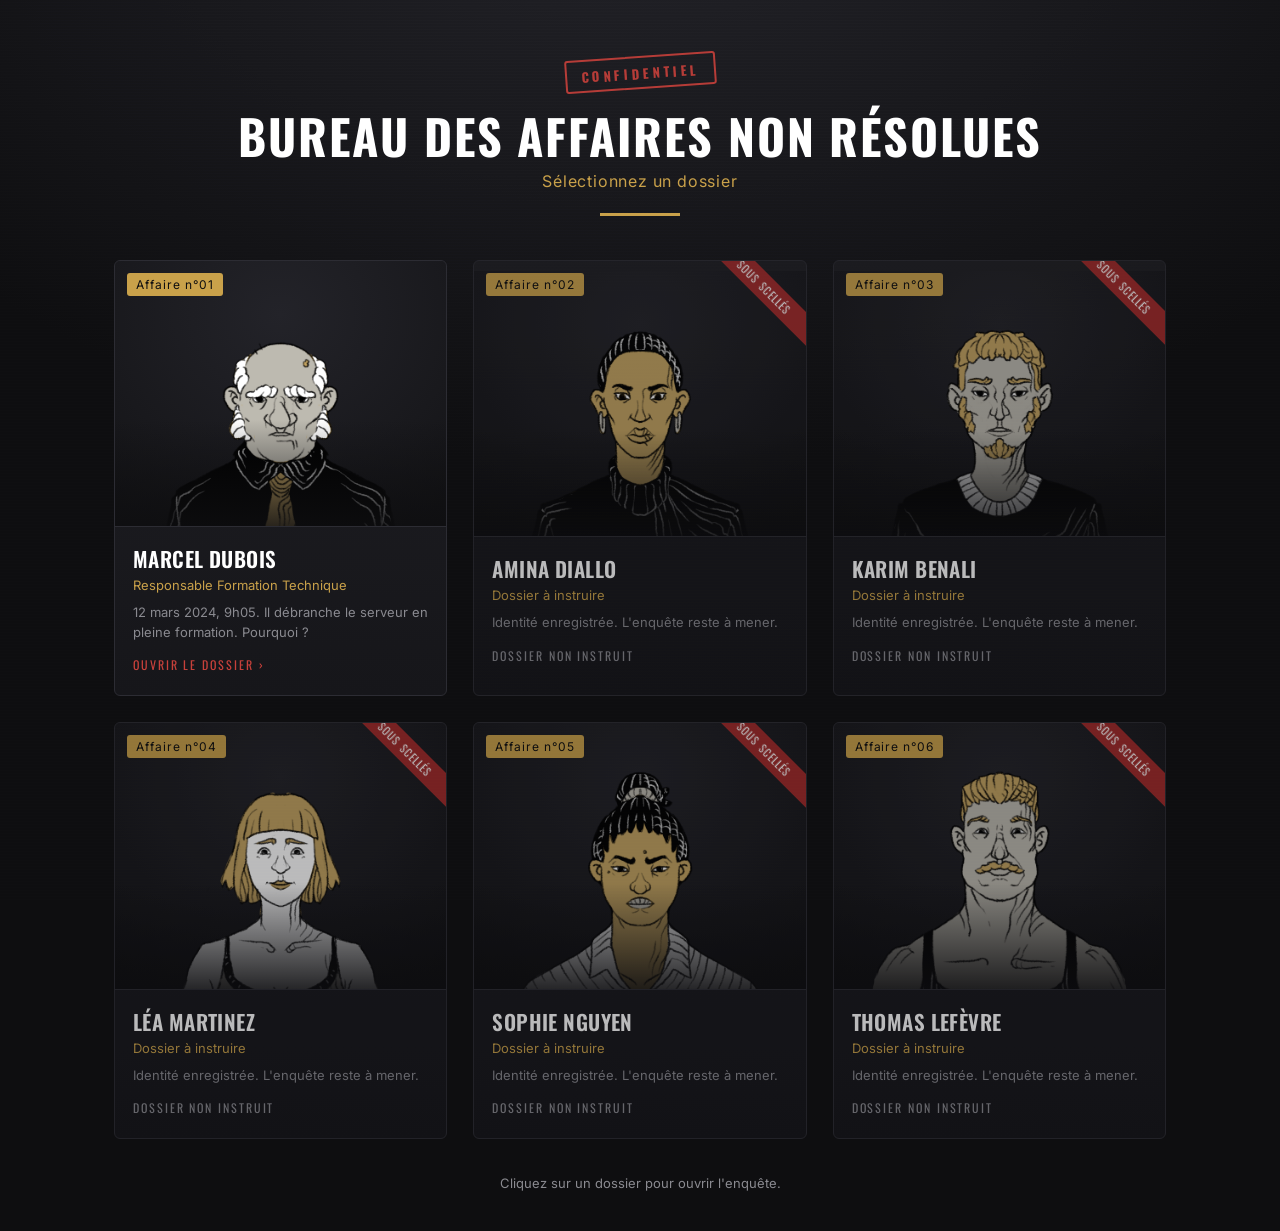
==== missionpersona/index.html @ 4fc18e00 "Ajoute le jeu Mission Persona (affaire Marcel) sous /missionpersona Jeu d'histoire audio "Bureau des" ====
<!DOCTYPE html>
<html lang="fr">
<head>
  <meta charset="UTF-8" />
  <meta name="viewport" content="width=device-width, initial-scale=1.0" />
  <base href="/missionpersona/" />
  <title>Bureau des Affaires Non Résolues</title>
  <link rel="preconnect" href="https://fonts.googleapis.com" />
  <link rel="preconnect" href="https://fonts.gstatic.com" crossorigin />
  <link href="https://fonts.googleapis.com/css2?family=Oswald:wght@400;500;600;700&family=Inter:wght@400;500;600;700&display=swap" rel="stylesheet" />
  <link rel="stylesheet" href="style.css" />
</head>
<body>

  <!-- ÉCRAN D'ACCUEIL : tableau des dossiers -->
  <section id="ecran-accueil" class="ecran active">
    <div class="accueil-wrap">
      <header class="accueil-entete">
        <span class="tampon">Confidentiel</span>
        <h1 id="titre-bureau"></h1>
        <p id="soustitre-bureau" class="bureau-soustitre"></p>
        <div class="filet"></div>
      </header>
      <div id="grille-dossiers" class="grille-dossiers"></div>
      <p class="accueil-pied">Cliquez sur un dossier pour ouvrir l'enquête.</p>
    </div>
  </section>

  <!-- ÉCRAN DE BRIEFING (présentation du dossier) -->
  <section id="ecran-briefing" class="ecran">
    <div class="lecture-wrap">
      <button id="btn-briefing-retour" class="btn-retour">‹ Retour aux dossiers</button>

      <div class="carte-enquete">
        <div class="brief-tete">
          <div class="brief-photo">
            <img id="brief-portrait" alt=""
                 onerror="this.onerror=null;this.src='portraits/inconnu.svg'">
          </div>
          <div>
            <span id="brief-affaire" class="badge-affaire"></span>
            <h2 id="brief-nom"></h2>
            <p id="brief-role" class="role-enquete"></p>
          </div>
        </div>

        <div class="brief-securite"><span class="point-rouge"></span><span id="brief-securite"></span></div>

        <div id="brief-identite" class="brief-identite"></div>

        <div class="brief-bloc">
          <span class="brief-bloc-titre">Incident référencé</span>
          <div id="brief-incident" class="brief-incident"></div>
        </div>

        <div class="brief-bloc">
          <span class="brief-bloc-titre">Votre mission</span>
          <p id="brief-mission" class="brief-mission"></p>
        </div>

        <button id="btn-commencer-enquete" class="btn btn-principal">Commencer l'enquête ›</button>
      </div>
    </div>
  </section>

  <!-- ÉCRAN D'ENQUÊTE (3 phases) -->
  <section id="ecran-lecture" class="ecran">
    <div class="lecture-wrap">
      <button id="btn-retour" class="btn-retour">‹ Retour aux dossiers</button>

      <div class="carte-enquete">

        <!-- En-tête commun -->
        <div class="enquete-entete">
          <img id="avatar-enquete" class="avatar-enquete" alt=""
               onerror="this.onerror=null;this.src='portraits/inconnu.svg'">
          <span id="badge-affaire" class="badge-affaire"></span>
          <div>
            <h2 id="nom-enquete"></h2>
            <p id="role-enquete" class="role-enquete"></p>
          </div>
        </div>

        <div class="ligne-meta">
          <span id="rubrique-chip" class="rubrique-chip"></span>
          <span id="jauge" class="jauge"></span>
        </div>

        <div class="progression">
          <span id="etape-courante"></span>
          <div class="barre"><div id="barre-remplie" class="barre-remplie"></div></div>
        </div>

        <!-- PHASE 1 : SCÈNE + AUDIO -->
        <div id="phase-scene" class="phase">
          <div class="slate">
            <span id="scene-lieu" class="scene-lieu"></span>
            <span id="scene-duree" class="scene-duree"></span>
          </div>

          <div class="lecteur">
            <button id="btn-play" class="btn-play" aria-label="Lecture / Pause">
              <span id="icone-play">▶</span>
            </button>
            <div class="lecteur-infos">
              <div class="temps">
                <span id="temps-actuel">0:00</span>
                <span id="temps-total">0:00</span>
              </div>
              <div class="barre-audio" id="barre-audio">
                <div id="barre-audio-remplie" class="barre-audio-remplie"></div>
              </div>
            </div>
          </div>
          <audio id="audio" preload="auto"></audio>

          <p class="scene-aide">Écoutez l'extrait ensemble, puis passez à la question.</p>

          <button id="btn-vers-question" class="btn btn-principal">Passer à la question ›</button>
        </div>

        <!-- PHASE 2 : QUESTION + CONSIGNE -->
        <div id="phase-question" class="phase">
          <p class="etiquette-question">Question pour vos apprenants</p>
          <p id="texte-question" class="texte-question"></p>
          <div id="bloc-consigne" class="consigne">
            <span class="consigne-titre">💡 Consigne</span>
            <p id="texte-consigne"></p>
          </div>
          <p class="discussion-note">Échangez en groupe, notez votre réponse, puis dévoilez l'analyse.</p>
          <button id="btn-reveler" class="btn btn-principal">Révéler l'analyse ›</button>
        </div>

        <!-- PHASE 3 : RÉVÉLATION -->
        <div id="phase-revelation" class="phase">
          <div class="revelation">
            <span class="revelation-tampon">📋 Analyse du dossier</span>
            <h3 id="revelation-titre" class="revelation-titre"></h3>
            <p id="revelation-texte" class="revelation-texte"></p>
            <div class="indice">
              <span class="indice-label">Indice collecté</span>
              <p id="revelation-indice"></p>
            </div>
          </div>
          <button id="btn-q-suivante" class="btn btn-principal">Question suivante ›</button>
        </div>

      </div>
    </div>
  </section>

  <!-- ÉCRAN DE FIN -->
  <section id="ecran-fin" class="ecran">
    <div class="lecture-wrap">
      <div class="carte-enquete centre">
        <span class="tampon tampon-classe">Affaire classée</span>
        <h2>Dossier refermé</h2>
        <p class="bureau-soustitre">Vous avez mené l'enquête jusqu'au bout.</p>
        <button id="btn-recommencer" class="btn btn-secondaire">Retour aux dossiers</button>
      </div>
    </div>
  </section>

  <!-- ÉCRAN "DOSSIER EN PRÉPARATION" -->
  <section id="ecran-prepa" class="ecran">
    <div class="lecture-wrap">
      <div class="carte-enquete centre">
        <span class="tampon">Sous scellés</span>
        <h2 id="prepa-nom"></h2>
        <p class="bureau-soustitre">Ce dossier n'a pas encore été instruit.</p>
        <button id="btn-prepa-retour" class="btn btn-secondaire">Retour aux dossiers</button>
      </div>
    </div>
  </section>

  <script src="histoire.js"></script>
  <script src="app.js"></script>
</body>
</html>
---- missionpersona/style.css ----
:root {
  --noir: #0e0e10;
  --noir-2: #16161a;
  --charbon: #1f1f24;
  --or: #c9a14a;
  --or-clair: #e3c478;
  --rouge: #a02a2a;
  --rouge-vif: #c8413b;
  --gris: #8a8a90;
  --gris-clair: #c7c7cc;
  --papier: #d9d4c8;
  --bordure: #2c2c33;
  --serif: "Inter", -apple-system, BlinkMacSystemFont, "Segoe UI", sans-serif;
  --titre: "Oswald", "Arial Narrow", sans-serif;
}

* { box-sizing: border-box; margin: 0; padding: 0; }

body {
  font-family: var(--titre);
  background:
    radial-gradient(120% 80% at 50% -10%, #232329 0%, var(--noir) 60%),
    var(--noir);
  color: var(--gris-clair);
  min-height: 100vh;
}

/* Fond "grain" + texture subtile */
body::before {
  content: "";
  position: fixed; inset: 0;
  pointer-events: none;
  opacity: 0.05;
  background-image:
    repeating-linear-gradient(0deg, #fff 0 1px, transparent 1px 3px);
  mix-blend-mode: overlay;
}

/* Écrans */
.ecran { display: none; min-height: 100vh; }
.ecran.active { display: flex; flex-direction: column; animation: fondu 0.45s ease; }
@keyframes fondu { from { opacity: 0; } to { opacity: 1; } }

/* ============ ACCUEIL ============ */
.accueil-wrap {
  width: 100%;
  max-width: 1100px;
  margin: 0 auto;
  padding: 56px 24px 40px;
}

.accueil-entete { text-align: center; margin-bottom: 44px; position: relative; }

.tampon {
  display: inline-block;
  font-family: var(--titre);
  font-weight: 700;
  text-transform: uppercase;
  letter-spacing: 0.28em;
  font-size: 13px;
  color: var(--rouge-vif);
  border: 2px solid var(--rouge-vif);
  padding: 5px 14px 4px;
  border-radius: 3px;
  transform: rotate(-4deg);
  opacity: 0.9;
  margin-bottom: 22px;
}

#titre-bureau {
  font-family: var(--titre);
  font-weight: 700;
  text-transform: uppercase;
  letter-spacing: 0.04em;
  font-size: clamp(28px, 5vw, 48px);
  color: #fff;
  line-height: 1.05;
}

.bureau-soustitre {
  font-family: var(--serif);
  color: var(--or);
  font-size: 16px;
  letter-spacing: 0.05em;
  margin-top: 10px;
}

.filet {
  width: 80px; height: 3px;
  background: var(--or);
  margin: 22px auto 0;
}

/* Grille de dossiers */
.grille-dossiers {
  display: grid;
  grid-template-columns: repeat(3, 1fr);
  gap: 26px;
}

.dossier {
  position: relative;
  background: linear-gradient(180deg, var(--charbon), var(--noir-2));
  border: 1px solid var(--bordure);
  border-radius: 6px;
  overflow: hidden;
  cursor: pointer;
  text-align: left;
  font: inherit;
  color: inherit;
  padding: 0;
  transition: transform 0.18s ease, border-color 0.18s ease, box-shadow 0.18s ease;
}
.dossier:hover {
  transform: translateY(-6px);
  border-color: var(--or);
  box-shadow: 0 18px 40px rgba(0,0,0,0.55);
}

/* Trombone / pastille numéro */
.dossier-num {
  position: absolute;
  top: 12px; left: 12px;
  z-index: 2;
  font-family: var(--serif);
  font-size: 12px;
  letter-spacing: 0.08em;
  color: var(--noir);
  background: var(--or);
  padding: 4px 9px;
  border-radius: 3px;
}

.dossier-photo {
  position: relative;
  aspect-ratio: 5 / 4;
  background: radial-gradient(80% 90% at 50% 20%, #232329 0%, #141417 100%);
  overflow: hidden;
}
.dossier-photo img {
  width: 100%; height: 100%;
  object-fit: cover;
  object-position: center top;
  filter: grayscale(0.15) contrast(1.05);
  transition: filter 0.25s ease, transform 0.4s ease;
}
.dossier:hover .dossier-photo img { transform: scale(1.04); }

/* Voile dégradé sur la photo */
.dossier-photo::after {
  content: "";
  position: absolute; inset: 0;
  background: linear-gradient(180deg, transparent 60%, rgba(14,14,16,0.85) 100%);
}

.dossier-infos {
  padding: 16px 18px 20px;
  border-top: 1px solid var(--bordure);
}
.dossier-nom {
  font-family: var(--titre);
  font-weight: 600;
  font-size: 21px;
  color: #fff;
  text-transform: uppercase;
  letter-spacing: 0.02em;
}
.dossier-role {
  font-family: var(--serif);
  color: var(--or);
  font-size: 13px;
  margin: 3px 0 10px;
}
.dossier-accroche {
  font-family: var(--serif);
  font-size: 13px;
  line-height: 1.5;
  color: var(--gris);
}

.dossier-ouvrir {
  display: inline-block;
  margin-top: 14px;
  font-family: var(--titre);
  text-transform: uppercase;
  letter-spacing: 0.16em;
  font-size: 12px;
  color: var(--rouge-vif);
}

/* Dossier non instruit */
.dossier-prepa { opacity: 0.72; }
.dossier-prepa:hover { opacity: 1; }
.dossier-prepa .dossier-ouvrir { color: var(--gris); }
.dossier-scelle {
  position: absolute;
  top: 14px; right: -34px;
  z-index: 3;
  transform: rotate(45deg);
  background: var(--rouge);
  color: #fff;
  font-family: var(--titre);
  text-transform: uppercase;
  letter-spacing: 0.1em;
  font-size: 11px;
  padding: 4px 40px;
}

.accueil-pied {
  text-align: center;
  font-family: var(--serif);
  color: var(--gris);
  font-size: 13px;
  margin-top: 36px;
}

/* ============ LECTURE ============ */
.lecture-wrap {
  width: 100%;
  max-width: 620px;
  margin: 0 auto;
  padding: 40px 24px;
  flex: 1;
  display: flex;
  flex-direction: column;
  justify-content: center;
}

.btn-retour {
  align-self: flex-start;
  background: none;
  border: none;
  color: var(--gris);
  font-family: var(--titre);
  text-transform: uppercase;
  letter-spacing: 0.1em;
  font-size: 13px;
  cursor: pointer;
  margin-bottom: 18px;
  transition: color 0.2s ease;
}
.btn-retour:hover { color: var(--or); }

.carte-enquete {
  background: linear-gradient(180deg, var(--charbon), var(--noir-2));
  border: 1px solid var(--bordure);
  border-radius: 8px;
  padding: 34px;
  box-shadow: 0 18px 50px rgba(0,0,0,0.5);
}
.carte-enquete.centre { text-align: center; }

.enquete-entete {
  display: flex;
  align-items: center;
  gap: 14px;
  padding-bottom: 22px;
  margin-bottom: 22px;
  border-bottom: 1px solid var(--bordure);
}
.avatar-enquete {
  flex-shrink: 0;
  width: 52px; height: 52px;
  border-radius: 50%;
  object-fit: cover;
  object-position: center top;
  border: 2px solid var(--or);
  background: var(--noir);
}

/* ---- Écran de briefing ---- */
.brief-tete {
  display: flex;
  align-items: center;
  gap: 18px;
  padding-bottom: 22px;
  margin-bottom: 20px;
  border-bottom: 1px solid var(--bordure);
}
.brief-photo {
  flex-shrink: 0;
  width: 96px; height: 96px;
  border-radius: 8px;
  overflow: hidden;
  border: 2px solid var(--or);
  background: radial-gradient(80% 90% at 50% 20%, #232329 0%, #141417 100%);
}
.brief-photo img {
  width: 100%; height: 100%;
  object-fit: cover;
  object-position: center top;
}
.brief-tete h2 {
  font-family: var(--titre);
  font-weight: 600;
  text-transform: uppercase;
  font-size: 24px;
  color: #fff;
  line-height: 1.1;
  margin: 6px 0 2px;
}
.brief-securite {
  display: flex;
  align-items: center;
  gap: 9px;
  font-family: var(--titre);
  text-transform: uppercase;
  letter-spacing: 0.12em;
  font-size: 12px;
  color: var(--rouge-vif);
  margin-bottom: 20px;
}
.point-rouge {
  width: 9px; height: 9px;
  border-radius: 50%;
  background: var(--rouge-vif);
  box-shadow: 0 0 8px var(--rouge-vif);
}
.brief-identite {
  background: var(--noir);
  border: 1px solid var(--bordure);
  border-radius: 8px;
  padding: 6px 16px;
  margin-bottom: 22px;
}
.id-ligne {
  display: flex;
  gap: 12px;
  padding: 9px 0;
  border-bottom: 1px solid var(--bordure);
}
.id-ligne:last-child { border-bottom: none; }
.id-cle {
  flex-shrink: 0;
  width: 110px;
  font-family: var(--titre);
  text-transform: uppercase;
  letter-spacing: 0.06em;
  font-size: 12px;
  color: var(--or);
  padding-top: 1px;
}
.id-val {
  font-family: var(--serif);
  font-size: 15px;
  color: var(--gris-clair);
}
.brief-bloc { margin-bottom: 22px; }
.brief-bloc-titre {
  display: block;
  font-family: var(--titre);
  text-transform: uppercase;
  letter-spacing: 0.14em;
  font-size: 12px;
  color: var(--rouge-vif);
  margin-bottom: 12px;
  padding-bottom: 8px;
  border-bottom: 1px dashed var(--bordure);
}
.brief-incident p {
  font-family: var(--serif);
  font-style: italic;
  font-size: 14px;
  line-height: 1.7;
  color: var(--gris-clair);
  margin-bottom: 12px;
}
.brief-incident p:last-child { margin-bottom: 0; }
.brief-mission {
  font-family: var(--serif);
  font-size: 15px;
  line-height: 1.7;
  color: #fff;
}
.badge-affaire {
  flex-shrink: 0;
  font-family: var(--serif);
  font-size: 12px;
  color: var(--noir);
  background: var(--or);
  padding: 6px 10px;
  border-radius: 3px;
  white-space: nowrap;
}
#nom-enquete {
  font-family: var(--titre);
  font-weight: 600;
  text-transform: uppercase;
  font-size: 24px;
  color: #fff;
  line-height: 1.1;
}
.role-enquete { font-family: var(--serif); color: var(--or); font-size: 13px; }

/* Progression */
.progression { margin-bottom: 22px; }
#etape-courante {
  display: block;
  font-family: var(--serif);
  font-size: 12px;
  letter-spacing: 0.08em;
  color: var(--gris);
  margin-bottom: 8px;
}
.barre { height: 4px; background: var(--bordure); border-radius: 99px; overflow: hidden; }
.barre-remplie {
  height: 100%; width: 0%;
  background: var(--or);
  transition: width 0.4s ease;
}

.titre-etape {
  font-family: var(--titre);
  font-weight: 500;
  font-size: 19px;
  color: var(--gris-clair);
  margin-bottom: 20px;
}

/* Lecteur */
.lecteur {
  display: flex; align-items: center; gap: 16px;
  background: var(--noir);
  border: 1px solid var(--bordure);
  border-radius: 8px;
  padding: 16px;
  margin-bottom: 22px;
}
.btn-play {
  flex-shrink: 0;
  width: 52px; height: 52px;
  border-radius: 50%;
  border: none;
  background: var(--rouge);
  color: #fff;
  font-size: 17px;
  cursor: pointer;
  display: flex; align-items: center; justify-content: center;
  transition: transform 0.12s ease, background 0.2s ease;
}
.btn-play:hover { background: var(--rouge-vif); }
.btn-play:active { transform: scale(0.93); }

.lecteur-infos { flex: 1; }
.temps {
  display: flex; justify-content: space-between;
  font-family: var(--serif);
  font-size: 12px; color: var(--gris);
  margin-bottom: 8px;
  font-variant-numeric: tabular-nums;
}
.barre-audio {
  height: 6px; background: var(--bordure);
  border-radius: 99px; cursor: pointer; overflow: hidden;
}
.barre-audio-remplie { height: 100%; width: 0%; background: var(--rouge-vif); }

/* ---- Méta : rubrique + jauge ---- */
.ligne-meta {
  display: flex;
  align-items: center;
  justify-content: space-between;
  gap: 12px;
  flex-wrap: wrap;
  margin-bottom: 18px;
}
.rubrique-chip {
  font-family: var(--titre);
  text-transform: uppercase;
  letter-spacing: 0.08em;
  font-size: 13px;
  color: var(--gris-clair);
  background: var(--noir);
  border: 1px solid var(--bordure);
  padding: 6px 12px;
  border-radius: 99px;
}
.jauge { display: inline-flex; align-items: center; gap: 4px; }
.jauge .seg {
  width: 16px; height: 6px;
  border-radius: 2px;
  background: var(--bordure);
}
.jauge .seg.on { background: var(--or); }
.prio-max {
  margin-left: 8px;
  font-family: var(--titre);
  text-transform: uppercase;
  letter-spacing: 0.1em;
  font-size: 10px;
  color: var(--rouge-vif);
  border: 1px solid var(--rouge-vif);
  padding: 2px 7px;
  border-radius: 3px;
}

/* ---- Phases ---- */
.phase { display: none; animation: fondu 0.35s ease; }
.phase.active { display: block; }

/* Phase scène : ardoise + dialogue */
.slate {
  display: flex;
  justify-content: space-between;
  align-items: baseline;
  gap: 12px;
  flex-wrap: wrap;
  background: var(--noir);
  border-left: 3px solid var(--rouge);
  padding: 10px 14px;
  margin-bottom: 18px;
}
.scene-lieu {
  font-family: var(--titre);
  text-transform: uppercase;
  letter-spacing: 0.14em;
  font-size: 13px;
  color: var(--or);
}
.scene-duree { font-family: var(--serif); font-size: 12px; color: var(--gris); }

.scene-aide {
  font-family: var(--serif);
  font-size: 14px;
  color: var(--gris);
  text-align: center;
  margin: 20px 0 24px;
}

.dialogue { margin: 22px 0 26px; }
.dialogue .didascalie {
  font-family: var(--serif);
  font-style: italic;
  color: var(--gris);
  font-size: 14px;
  line-height: 1.6;
  margin-bottom: 14px;
}
.dialogue .replique {
  font-family: var(--serif);
  color: var(--gris-clair);
  font-size: 15px;
  line-height: 1.65;
  margin-bottom: 14px;
}
.dialogue .qui {
  display: block;
  font-family: var(--titre);
  text-transform: uppercase;
  letter-spacing: 0.08em;
  font-size: 12px;
  color: var(--or-clair);
  margin-bottom: 3px;
}

/* Phase question */
.etiquette-question {
  font-family: var(--titre);
  text-transform: uppercase;
  letter-spacing: 0.16em;
  font-size: 12px;
  color: var(--rouge-vif);
  margin-bottom: 12px;
}
.texte-question {
  font-family: var(--titre);
  font-weight: 500;
  font-size: 23px;
  line-height: 1.35;
  color: #fff;
  margin-bottom: 22px;
}
.consigne {
  background: var(--noir);
  border: 1px solid var(--bordure);
  border-radius: 8px;
  padding: 16px 18px;
  margin-bottom: 20px;
}
.consigne-titre {
  display: block;
  font-family: var(--titre);
  text-transform: uppercase;
  letter-spacing: 0.1em;
  font-size: 12px;
  color: var(--or);
  margin-bottom: 8px;
}
.consigne p {
  font-family: var(--serif);
  font-size: 14px;
  line-height: 1.6;
  color: var(--gris-clair);
}
.discussion-note {
  font-family: var(--serif);
  font-size: 13px;
  color: var(--gris);
  text-align: center;
  margin-bottom: 22px;
}

/* Phase révélation */
.revelation {
  background:
    repeating-linear-gradient(0deg, rgba(255,255,255,0.015) 0 1px, transparent 1px 4px),
    var(--noir);
  border: 1px solid var(--or);
  border-radius: 8px;
  padding: 24px;
  margin-bottom: 22px;
}
.revelation-tampon {
  display: inline-block;
  font-family: var(--titre);
  text-transform: uppercase;
  letter-spacing: 0.14em;
  font-size: 12px;
  color: var(--or);
  margin-bottom: 12px;
}
.revelation-titre {
  font-family: var(--titre);
  font-weight: 600;
  text-transform: uppercase;
  font-size: 18px;
  color: #fff;
  line-height: 1.25;
  margin-bottom: 14px;
}
.revelation-texte {
  font-family: var(--serif);
  font-size: 14px;
  line-height: 1.7;
  color: var(--gris-clair);
}
.indice {
  margin-top: 18px;
  border-top: 1px dashed var(--bordure);
  padding-top: 16px;
}
.indice-label {
  display: block;
  font-family: var(--titre);
  text-transform: uppercase;
  letter-spacing: 0.12em;
  font-size: 11px;
  color: var(--rouge-vif);
  margin-bottom: 6px;
}
.indice p {
  font-family: var(--serif);
  font-style: italic;
  font-size: 15px;
  line-height: 1.55;
  color: var(--or-clair);
}

/* Boutons */
.btn {
  font-family: var(--titre);
  text-transform: uppercase;
  letter-spacing: 0.12em;
  font-weight: 600;
  font-size: 15px;
  border: none;
  border-radius: 6px;
  padding: 14px 28px;
  cursor: pointer;
  transition: transform 0.12s ease, background 0.2s ease;
}
.btn:active { transform: scale(0.98); }
.btn-principal { background: var(--rouge); color: #fff; width: 100%; }
.btn-principal:hover { background: var(--rouge-vif); }
.btn-secondaire {
  background: transparent; color: var(--or);
  border: 1.5px solid var(--or);
}
.btn-secondaire:hover { background: rgba(201,161,74,0.1); }

.tampon-classe {
  color: var(--or);
  border-color: var(--or);
  margin-bottom: 18px;
}

/* ============ RESPONSIVE ============ */
@media (max-width: 860px) {
  .grille-dossiers { grid-template-columns: repeat(2, 1fr); }
}
@media (max-width: 540px) {
  .grille-dossiers { grid-template-columns: 1fr; }
  .carte-enquete { padding: 24px; }
  .enquete-entete { flex-direction: column; align-items: flex-start; }
}
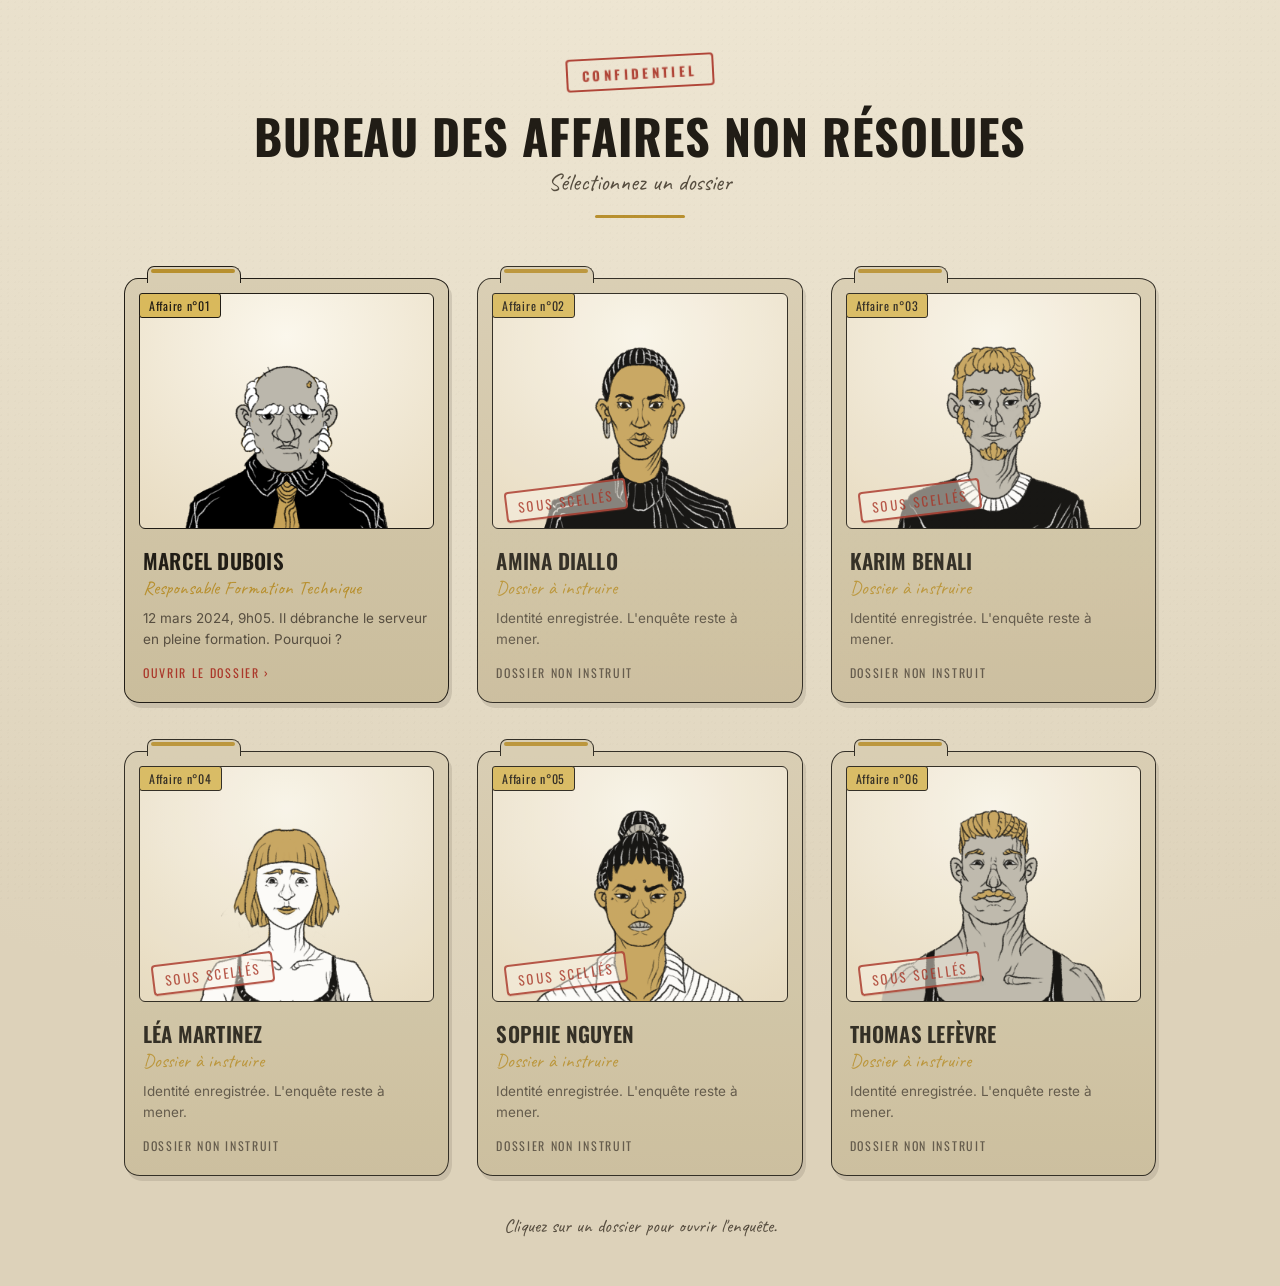
==== commit bf1ed8c5: "Mise à jour Mission Persona (ambiance + routage par affaire) Co-Authored-By: Claude Opus 4.8 <norepl" ====
--- a/missionpersona/index.html
+++ b/missionpersona/index.html
@@ -7,7 +7,7 @@
   <title>Bureau des Affaires Non Résolues</title>
   <link rel="preconnect" href="https://fonts.googleapis.com" />
   <link rel="preconnect" href="https://fonts.gstatic.com" crossorigin />
-  <link href="https://fonts.googleapis.com/css2?family=Oswald:wght@400;500;600;700&family=Inter:wght@400;500;600;700&display=swap" rel="stylesheet" />
+  <link href="https://fonts.googleapis.com/css2?family=Oswald:wght@400;500;600;700&family=Inter:wght@400;500;600;700&family=Caveat:wght@500;600;700&display=swap" rel="stylesheet" />
   <link rel="stylesheet" href="style.css" />
 </head>
 <body>
@@ -70,45 +70,41 @@
 
       <div class="carte-enquete">
 
-        <!-- En-tête commun -->
+        <!-- En-tête commun : suspect + nom + n° d'affaire -->
         <div class="enquete-entete">
           <img id="avatar-enquete" class="avatar-enquete" alt=""
                onerror="this.onerror=null;this.src='portraits/inconnu.svg'">
           <span id="badge-affaire" class="badge-affaire"></span>
-          <div>
-            <h2 id="nom-enquete"></h2>
-            <p id="role-enquete" class="role-enquete"></p>
-          </div>
+          <h2 id="nom-enquete"></h2>
         </div>
 
-        <div class="ligne-meta">
-          <span id="rubrique-chip" class="rubrique-chip"></span>
-          <span id="jauge" class="jauge"></span>
-        </div>
-
+        <!-- N° de question + fil d'Ariane (progression) -->
         <div class="progression">
           <span id="etape-courante"></span>
           <div class="barre"><div id="barre-remplie" class="barre-remplie"></div></div>
         </div>
 
+        <!-- Identimètre : les 5 axes d'enquête -->
+        <div id="identimetre" class="identimetre"></div>
+
         <!-- PHASE 1 : SCÈNE + AUDIO -->
         <div id="phase-scene" class="phase">
-          <div class="slate">
-            <span id="scene-lieu" class="scene-lieu"></span>
-            <span id="scene-duree" class="scene-duree"></span>
-          </div>
+          <div class="lecteur-bloc">
+            <div class="slate">
+              <span id="scene-lieu" class="scene-lieu"></span>
+              <span class="scene-rec"><span class="rec-dot"></span>Pièce sonore</span>
+            </div>
 
-          <div class="lecteur">
-            <button id="btn-play" class="btn-play" aria-label="Lecture / Pause">
-              <span id="icone-play">▶</span>
-            </button>
-            <div class="lecteur-infos">
-              <div class="temps">
-                <span id="temps-actuel">0:00</span>
-                <span id="temps-total">0:00</span>
-              </div>
-              <div class="barre-audio" id="barre-audio">
-                <div id="barre-audio-remplie" class="barre-audio-remplie"></div>
+            <div class="lecteur">
+              <button id="btn-play" class="btn-play" aria-label="Lecture / Pause">
+                <span id="icone-play">▶</span>
+              </button>
+              <div class="lecteur-infos">
+                <div class="onde" id="onde"></div>
+                <div class="temps">
+                  <span id="temps-actuel">0:00</span>
+                  <span id="temps-total">0:00</span>
+                </div>
               </div>
             </div>
           </div>
--- a/missionpersona/style.css
+++ b/missionpersona/style.css
@@ -1,69 +1,75 @@
 :root {
-  --noir: #0e0e10;
-  --noir-2: #16161a;
-  --charbon: #1f1f24;
-  --or: #c9a14a;
-  --or-clair: #e3c478;
-  --rouge: #a02a2a;
-  --rouge-vif: #c8413b;
-  --gris: #8a8a90;
-  --gris-clair: #c7c7cc;
-  --papier: #d9d4c8;
-  --bordure: #2c2c33;
+  /* Palette "dossier papier" inspirée des illustrations */
+  --cream:   #e7dec9;   /* fond de page */
+  --paper:   #f2ead8;   /* carte / fiche */
+  --paper-2: #fbf6e9;   /* panneaux internes */
+  --manila:  #d8cdb2;   /* chemise cartonnée */
+  --manila-2:#cabd9c;
+  --ink:     #211d16;   /* encre */
+  --ink-soft:#574e40;
+  --gold:    #b8902f;
+  --gold-2:  #d9b95c;   /* lignes dorées */
+  --red:     #ab382b;
+  --red-2:   #c4483a;
+  --line:    rgba(33,29,22,0.16);
+
   --serif: "Inter", -apple-system, BlinkMacSystemFont, "Segoe UI", sans-serif;
   --titre: "Oswald", "Arial Narrow", sans-serif;
+  --hand:  "Caveat", "Segoe Script", cursive;
+
+  /* bords "dessinés à la main" */
+  --hd: 14px 17px 13px 16px / 16px 13px 17px 14px;
 }
 
 * { box-sizing: border-box; margin: 0; padding: 0; }
 
 body {
-  font-family: var(--titre);
+  font-family: var(--serif);
+  color: var(--ink);
+  min-height: 100vh;
   background:
-    radial-gradient(120% 80% at 50% -10%, #232329 0%, var(--noir) 60%),
-    var(--noir);
-  color: var(--gris-clair);
-  min-height: 100vh;
-}
-
-/* Fond "grain" + texture subtile */
+    radial-gradient(130% 90% at 50% -10%, #efe7d4 0%, var(--cream) 55%, #ddd2ba 100%);
+}
+/* grain papier discret */
 body::before {
   content: "";
   position: fixed; inset: 0;
   pointer-events: none;
-  opacity: 0.05;
+  opacity: 0.5;
   background-image:
-    repeating-linear-gradient(0deg, #fff 0 1px, transparent 1px 3px);
-  mix-blend-mode: overlay;
+    radial-gradient(circle at 20% 30%, rgba(0,0,0,0.025) 0 1px, transparent 1px),
+    radial-gradient(circle at 70% 60%, rgba(0,0,0,0.02) 0 1px, transparent 1px);
+  background-size: 7px 7px, 11px 11px;
 }
 
 /* Écrans */
 .ecran { display: none; min-height: 100vh; }
 .ecran.active { display: flex; flex-direction: column; animation: fondu 0.45s ease; }
-@keyframes fondu { from { opacity: 0; } to { opacity: 1; } }
+@keyframes fondu { from { opacity: 0; transform: translateY(6px); } to { opacity: 1; transform: none; } }
 
 /* ============ ACCUEIL ============ */
 .accueil-wrap {
   width: 100%;
-  max-width: 1100px;
+  max-width: 1080px;
   margin: 0 auto;
-  padding: 56px 24px 40px;
-}
-
-.accueil-entete { text-align: center; margin-bottom: 44px; position: relative; }
+  padding: 56px 24px 48px;
+}
+
+.accueil-entete { text-align: center; margin-bottom: 46px; }
 
 .tampon {
   display: inline-block;
   font-family: var(--titre);
   font-weight: 700;
   text-transform: uppercase;
-  letter-spacing: 0.28em;
+  letter-spacing: 0.26em;
   font-size: 13px;
-  color: var(--rouge-vif);
-  border: 2px solid var(--rouge-vif);
+  color: var(--red);
+  border: 2px solid var(--red);
   padding: 5px 14px 4px;
-  border-radius: 3px;
-  transform: rotate(-4deg);
-  opacity: 0.9;
+  border-radius: 4px;
+  transform: rotate(-3deg);
+  opacity: 0.92;
   margin-bottom: 22px;
 }
 
@@ -71,153 +77,163 @@
   font-family: var(--titre);
   font-weight: 700;
   text-transform: uppercase;
-  letter-spacing: 0.04em;
+  letter-spacing: 0.02em;
   font-size: clamp(28px, 5vw, 48px);
-  color: #fff;
-  line-height: 1.05;
-}
-
+  color: var(--ink);
+  line-height: 1.04;
+}
 .bureau-soustitre {
-  font-family: var(--serif);
-  color: var(--or);
-  font-size: 16px;
-  letter-spacing: 0.05em;
-  margin-top: 10px;
-}
-
-.filet {
-  width: 80px; height: 3px;
-  background: var(--or);
-  margin: 22px auto 0;
-}
+  font-family: var(--hand);
+  color: var(--ink-soft);
+  font-size: 24px;
+  margin-top: 6px;
+}
+.filet { width: 90px; height: 3px; background: var(--gold); margin: 18px auto 0; border-radius: 2px; }
 
 /* Grille de dossiers */
 .grille-dossiers {
   display: grid;
   grid-template-columns: repeat(3, 1fr);
-  gap: 26px;
-}
-
+  gap: 34px 28px;
+  margin-top: 30px;
+}
+
+/* Chemise cartonnée */
 .dossier {
   position: relative;
-  background: linear-gradient(180deg, var(--charbon), var(--noir-2));
-  border: 1px solid var(--bordure);
-  border-radius: 6px;
-  overflow: hidden;
+  margin-top: 14px;
+  background: linear-gradient(180deg, var(--manila), var(--manila-2));
+  border: 1.5px solid var(--ink);
+  border-radius: var(--hd);
   cursor: pointer;
   text-align: left;
   font: inherit;
   color: inherit;
   padding: 0;
-  transition: transform 0.18s ease, border-color 0.18s ease, box-shadow 0.18s ease;
+  box-shadow: 3px 5px 0 rgba(33,29,22,0.12);
+  transition: transform 0.16s ease, box-shadow 0.16s ease;
+}
+/* onglet de la chemise */
+.dossier::before {
+  content: "";
+  position: absolute;
+  top: -13px; left: 22px;
+  width: 92px; height: 16px;
+  background: var(--manila);
+  border: 1.5px solid var(--ink);
+  border-bottom: none;
+  border-radius: 7px 9px 0 0;
+}
+.dossier::after {
+  content: "";
+  position: absolute;
+  top: -10px; left: 26px;
+  width: 84px; height: 4px;
+  background: var(--gold);
+  border-radius: 2px;
 }
 .dossier:hover {
-  transform: translateY(-6px);
-  border-color: var(--or);
-  box-shadow: 0 18px 40px rgba(0,0,0,0.55);
-}
-
-/* Trombone / pastille numéro */
+  transform: translateY(-5px) rotate(-0.4deg);
+  box-shadow: 5px 9px 0 rgba(33,29,22,0.16);
+}
+
 .dossier-num {
   position: absolute;
-  top: 12px; left: 12px;
+  top: 14px; left: 14px;
   z-index: 2;
-  font-family: var(--serif);
-  font-size: 12px;
-  letter-spacing: 0.08em;
-  color: var(--noir);
-  background: var(--or);
-  padding: 4px 9px;
+  font-family: var(--titre);
+  font-size: 12px;
+  letter-spacing: 0.06em;
+  color: var(--ink);
+  background: var(--gold-2);
+  border: 1px solid var(--ink);
+  padding: 3px 9px;
   border-radius: 3px;
 }
 
 .dossier-photo {
   position: relative;
+  margin: 14px 14px 0;
   aspect-ratio: 5 / 4;
-  background: radial-gradient(80% 90% at 50% 20%, #232329 0%, #141417 100%);
+  border: 1.5px solid var(--ink);
+  border-radius: 6px;
   overflow: hidden;
+  background: radial-gradient(85% 95% at 50% 18%, #fbf7ec 0%, #e8dcc2 100%);
 }
 .dossier-photo img {
   width: 100%; height: 100%;
   object-fit: cover;
   object-position: center top;
-  filter: grayscale(0.15) contrast(1.05);
-  transition: filter 0.25s ease, transform 0.4s ease;
+  transition: transform 0.4s ease;
 }
 .dossier:hover .dossier-photo img { transform: scale(1.04); }
 
-/* Voile dégradé sur la photo */
-.dossier-photo::after {
-  content: "";
-  position: absolute; inset: 0;
-  background: linear-gradient(180deg, transparent 60%, rgba(14,14,16,0.85) 100%);
-}
-
-.dossier-infos {
-  padding: 16px 18px 20px;
-  border-top: 1px solid var(--bordure);
-}
+.dossier-infos { padding: 16px 18px 20px; }
 .dossier-nom {
   font-family: var(--titre);
   font-weight: 600;
   font-size: 21px;
-  color: #fff;
-  text-transform: uppercase;
-  letter-spacing: 0.02em;
+  color: var(--ink);
+  text-transform: uppercase;
+  letter-spacing: 0.01em;
 }
 .dossier-role {
-  font-family: var(--serif);
-  color: var(--or);
-  font-size: 13px;
-  margin: 3px 0 10px;
+  font-family: var(--hand);
+  color: var(--gold);
+  font-size: 19px;
+  margin: 0 0 8px;
 }
 .dossier-accroche {
-  font-family: var(--serif);
-  font-size: 13px;
-  line-height: 1.5;
-  color: var(--gris);
-}
-
+  font-size: 13.5px;
+  line-height: 1.55;
+  color: var(--ink-soft);
+}
 .dossier-ouvrir {
   display: inline-block;
   margin-top: 14px;
   font-family: var(--titre);
   text-transform: uppercase;
-  letter-spacing: 0.16em;
-  font-size: 12px;
-  color: var(--rouge-vif);
+  letter-spacing: 0.14em;
+  font-size: 12px;
+  color: var(--red);
 }
 
 /* Dossier non instruit */
-.dossier-prepa { opacity: 0.72; }
+.dossier-prepa { opacity: 0.9; }
 .dossier-prepa:hover { opacity: 1; }
-.dossier-prepa .dossier-ouvrir { color: var(--gris); }
+.dossier-prepa .dossier-ouvrir { color: var(--ink-soft); }
+/* Tampon encreur "Sous scellés" posé sur la photo */
 .dossier-scelle {
   position: absolute;
-  top: 14px; right: -34px;
+  bottom: 12px; left: 12px;
   z-index: 3;
-  transform: rotate(45deg);
-  background: var(--rouge);
-  color: #fff;
-  font-family: var(--titre);
-  text-transform: uppercase;
-  letter-spacing: 0.1em;
-  font-size: 11px;
-  padding: 4px 40px;
+  transform: rotate(-7deg);
+  color: var(--red);
+  background: rgba(251,246,233,0.55);
+  border: 2.5px double var(--red);
+  border-radius: 4px;
+  font-family: var(--titre);
+  text-transform: uppercase;
+  letter-spacing: 0.18em;
+  font-size: 13px;
+  padding: 4px 11px 3px;
+  opacity: 0.9;
+  pointer-events: none;
+  box-shadow: 0 1px 0 rgba(171,56,43,0.2);
 }
 
 .accueil-pied {
   text-align: center;
-  font-family: var(--serif);
-  color: var(--gris);
-  font-size: 13px;
-  margin-top: 36px;
-}
-
-/* ============ LECTURE ============ */
+  font-family: var(--hand);
+  color: var(--ink-soft);
+  font-size: 19px;
+  margin-top: 38px;
+}
+
+/* ============ ENQUÊTE / BRIEFING ============ */
 .lecture-wrap {
   width: 100%;
-  max-width: 620px;
+  max-width: 640px;
   margin: 0 auto;
   padding: 40px 24px;
   flex: 1;
@@ -230,23 +246,26 @@
   align-self: flex-start;
   background: none;
   border: none;
-  color: var(--gris);
+  color: var(--ink-soft);
   font-family: var(--titre);
   text-transform: uppercase;
   letter-spacing: 0.1em;
   font-size: 13px;
   cursor: pointer;
-  margin-bottom: 18px;
+  margin-bottom: 16px;
   transition: color 0.2s ease;
 }
-.btn-retour:hover { color: var(--or); }
-
+.btn-retour:hover { color: var(--red); }
+
+/* Fiche lignée (comme la feuille de l'illustrateur) */
 .carte-enquete {
-  background: linear-gradient(180deg, var(--charbon), var(--noir-2));
-  border: 1px solid var(--bordure);
-  border-radius: 8px;
+  background:
+    repeating-linear-gradient(180deg, transparent 0 31px, rgba(184,144,47,0.22) 31px 32px),
+    var(--paper);
+  border: 1.5px solid var(--ink);
+  border-radius: var(--hd);
   padding: 34px;
-  box-shadow: 0 18px 50px rgba(0,0,0,0.5);
+  box-shadow: 4px 7px 0 rgba(33,29,22,0.13);
 }
 .carte-enquete.centre { text-align: center; }
 
@@ -254,442 +273,382 @@
   display: flex;
   align-items: center;
   gap: 14px;
-  padding-bottom: 22px;
-  margin-bottom: 22px;
-  border-bottom: 1px solid var(--bordure);
+  padding-bottom: 20px;
+  margin-bottom: 20px;
+  border-bottom: 1.5px solid var(--line);
 }
 .avatar-enquete {
   flex-shrink: 0;
-  width: 52px; height: 52px;
-  border-radius: 50%;
+  width: 54px; height: 54px;
+  border-radius: 6px;
   object-fit: cover;
   object-position: center top;
-  border: 2px solid var(--or);
-  background: var(--noir);
-}
-
-/* ---- Écran de briefing ---- */
+  border: 1.5px solid var(--ink);
+  background: var(--paper-2);
+}
+.badge-affaire {
+  flex-shrink: 0;
+  font-family: var(--titre);
+  font-size: 12px;
+  color: var(--ink);
+  background: var(--gold-2);
+  border: 1px solid var(--ink);
+  padding: 5px 10px;
+  border-radius: 3px;
+  white-space: nowrap;
+}
+#nom-enquete {
+  flex: 1;
+  font-family: var(--titre);
+  font-weight: 600;
+  text-transform: uppercase;
+  font-size: 24px;
+  color: var(--ink);
+  line-height: 1.1;
+}
+.role-enquete { font-family: var(--hand); color: var(--gold); font-size: 18px; }
+
+/* N° de question + fil d'Ariane (progression) */
+.progression {
+  display: flex; align-items: center; gap: 14px;
+  margin-bottom: 18px;
+}
+#etape-courante {
+  flex-shrink: 0;
+  font-family: var(--titre);
+  text-transform: uppercase;
+  letter-spacing: 0.06em;
+  font-size: 13px;
+  color: var(--ink-soft);
+}
+.barre { flex: 1; height: 6px; background: var(--manila-2); border-radius: 99px; overflow: hidden; border: 1px solid var(--line); }
+.barre-remplie { height: 100%; width: 0%; background: var(--gold); transition: width 0.4s ease; }
+
+/* Identimètre : 5 axes d'enquête */
+.identimetre {
+  display: flex;
+  gap: 6px;
+  background: var(--paper-2);
+  border: 1.5px solid var(--ink);
+  border-radius: 10px;
+  padding: 10px 8px;
+  margin-bottom: 24px;
+}
+.idm-cell {
+  flex: 1;
+  display: flex;
+  flex-direction: column;
+  align-items: center;
+  gap: 6px;
+  text-align: center;
+  opacity: 0.4;
+  transition: opacity 0.2s ease;
+}
+.idm-cell .idm-ico {
+  width: 34px; height: 34px;
+  display: flex; align-items: center; justify-content: center;
+  font-size: 17px;
+  border-radius: 50%;
+  background: var(--manila);
+  border: 1.5px solid var(--ink);
+  filter: grayscale(1);
+}
+.idm-cell .idm-lib {
+  font-family: var(--titre);
+  text-transform: uppercase;
+  letter-spacing: 0.02em;
+  font-size: 10px;
+  line-height: 1.15;
+  color: var(--ink-soft);
+}
+.idm-cell.actif { opacity: 1; }
+.idm-cell.actif .idm-ico {
+  background: var(--gold-2);
+  filter: none;
+  box-shadow: 0 0 0 3px rgba(184,144,47,0.25);
+}
+.idm-cell.actif .idm-lib { color: var(--ink); font-weight: 600; }
+
+/* Phases */
+.phase { display: none; animation: fondu 0.35s ease; }
+.phase.active { display: block; }
+
+/* Scène : bloc "pièce sonore" */
+.lecteur-bloc {
+  border: 1.5px solid var(--ink);
+  border-radius: 12px;
+  overflow: hidden;
+  box-shadow: 3px 4px 0 rgba(33,29,22,0.12);
+  margin-bottom: 6px;
+}
+.slate {
+  display: flex; justify-content: space-between; align-items: center;
+  gap: 12px;
+  background: var(--ink);
+  padding: 11px 16px;
+}
+.scene-lieu {
+  font-family: var(--titre);
+  text-transform: uppercase;
+  letter-spacing: 0.14em;
+  font-size: 13px;
+  color: var(--gold-2);
+}
+.scene-rec {
+  display: inline-flex; align-items: center; gap: 7px;
+  font-family: var(--titre);
+  text-transform: uppercase;
+  letter-spacing: 0.12em;
+  font-size: 11px;
+  color: #d8cdb4;
+}
+.rec-dot {
+  width: 8px; height: 8px; border-radius: 50%;
+  background: var(--red-2);
+  box-shadow: 0 0 0 0 rgba(196,72,58,0.6);
+  animation: pulse 1.6s infinite;
+}
+@keyframes pulse {
+  0% { box-shadow: 0 0 0 0 rgba(196,72,58,0.55); }
+  70% { box-shadow: 0 0 0 7px rgba(196,72,58,0); }
+  100% { box-shadow: 0 0 0 0 rgba(196,72,58,0); }
+}
+.scene-aide {
+  font-family: var(--hand);
+  font-size: 19px;
+  color: var(--ink-soft);
+  text-align: center;
+  margin: 20px 0 24px;
+}
+
+/* Lecteur */
+.lecteur {
+  display: flex; align-items: center; gap: 18px;
+  background: var(--paper-2);
+  padding: 18px 18px;
+}
+.btn-play {
+  flex-shrink: 0;
+  width: 60px; height: 60px;
+  border-radius: 50%;
+  border: 2px solid var(--ink);
+  background: var(--red);
+  color: #fff;
+  font-size: 18px;
+  cursor: pointer;
+  display: flex; align-items: center; justify-content: center;
+  box-shadow: 2px 3px 0 rgba(33,29,22,0.2);
+  transition: transform 0.12s ease, background 0.2s ease;
+}
+.btn-play:hover { background: var(--red-2); }
+.btn-play:active { transform: scale(0.93); }
+.lecteur-infos { flex: 1; min-width: 0; }
+/* Forme d'onde */
+.onde {
+  display: flex; align-items: center; gap: 3px;
+  height: 44px;
+  cursor: pointer;
+  margin-bottom: 8px;
+}
+.onde span {
+  flex: 1;
+  min-width: 2px;
+  height: 30%;
+  border-radius: 2px;
+  background: var(--manila-2);
+  transition: background 0.1s ease;
+}
+.onde span.on { background: var(--red); }
+.temps {
+  display: flex; justify-content: space-between;
+  font-size: 12px; color: var(--ink-soft);
+  font-variant-numeric: tabular-nums;
+}
+
+/* Question */
+.etiquette-question {
+  font-family: var(--titre);
+  text-transform: uppercase;
+  letter-spacing: 0.14em;
+  font-size: 12px;
+  color: var(--red);
+  margin-bottom: 12px;
+}
+.texte-question {
+  font-family: var(--titre);
+  font-weight: 500;
+  font-size: 24px;
+  line-height: 1.3;
+  color: var(--ink);
+  margin-bottom: 22px;
+}
+.consigne {
+  background: var(--paper-2);
+  border: 1.5px solid var(--ink);
+  border-left: 5px solid var(--gold);
+  border-radius: 8px;
+  padding: 16px 18px;
+  margin-bottom: 18px;
+}
+.consigne-titre {
+  display: block;
+  font-family: var(--titre);
+  text-transform: uppercase;
+  letter-spacing: 0.08em;
+  font-size: 12px;
+  color: var(--gold);
+  margin-bottom: 8px;
+}
+.consigne p { font-size: 14px; line-height: 1.6; color: var(--ink-soft); }
+.discussion-note {
+  font-family: var(--hand);
+  font-size: 18px;
+  color: var(--ink-soft);
+  text-align: center;
+  margin-bottom: 20px;
+}
+
+/* Révélation */
+.revelation {
+  background: var(--paper-2);
+  border: 1.5px solid var(--ink);
+  border-radius: 8px;
+  padding: 24px;
+  margin-bottom: 20px;
+  box-shadow: inset 0 0 0 1px rgba(184,144,47,0.25);
+}
+.revelation-tampon {
+  display: inline-block;
+  font-family: var(--titre);
+  text-transform: uppercase;
+  letter-spacing: 0.12em;
+  font-size: 12px;
+  color: var(--gold);
+  margin-bottom: 12px;
+}
+.revelation-titre {
+  font-family: var(--titre);
+  font-weight: 600;
+  text-transform: uppercase;
+  font-size: 18px;
+  color: var(--ink);
+  line-height: 1.25;
+  margin-bottom: 14px;
+}
+.revelation-texte { font-size: 14px; line-height: 1.7; color: var(--ink-soft); }
+.indice { margin-top: 18px; border-top: 1px dashed var(--line); padding-top: 16px; }
+.indice-label {
+  display: block;
+  font-family: var(--titre);
+  text-transform: uppercase;
+  letter-spacing: 0.1em;
+  font-size: 11px;
+  color: var(--red);
+  margin-bottom: 4px;
+}
+.indice p { font-family: var(--hand); font-size: 21px; line-height: 1.35; color: var(--ink); }
+
+/* ============ BRIEFING ============ */
 .brief-tete {
-  display: flex;
-  align-items: center;
-  gap: 18px;
-  padding-bottom: 22px;
-  margin-bottom: 20px;
-  border-bottom: 1px solid var(--bordure);
+  display: flex; align-items: center; gap: 18px;
+  padding-bottom: 20px; margin-bottom: 20px;
+  border-bottom: 1.5px solid var(--line);
 }
 .brief-photo {
   flex-shrink: 0;
-  width: 96px; height: 96px;
+  width: 98px; height: 98px;
   border-radius: 8px;
   overflow: hidden;
-  border: 2px solid var(--or);
-  background: radial-gradient(80% 90% at 50% 20%, #232329 0%, #141417 100%);
-}
-.brief-photo img {
-  width: 100%; height: 100%;
-  object-fit: cover;
-  object-position: center top;
-}
+  border: 1.5px solid var(--ink);
+  background: radial-gradient(85% 95% at 50% 18%, #fbf7ec 0%, #e8dcc2 100%);
+  box-shadow: 2px 3px 0 rgba(33,29,22,0.12);
+}
+.brief-photo img { width: 100%; height: 100%; object-fit: cover; object-position: center top; }
 .brief-tete h2 {
   font-family: var(--titre);
   font-weight: 600;
   text-transform: uppercase;
-  font-size: 24px;
-  color: #fff;
+  font-size: 25px;
+  color: var(--ink);
   line-height: 1.1;
   margin: 6px 0 2px;
 }
 .brief-securite {
-  display: flex;
-  align-items: center;
-  gap: 9px;
-  font-family: var(--titre);
-  text-transform: uppercase;
-  letter-spacing: 0.12em;
-  font-size: 12px;
-  color: var(--rouge-vif);
+  display: flex; align-items: center; gap: 9px;
+  font-family: var(--titre);
+  text-transform: uppercase;
+  letter-spacing: 0.1em;
+  font-size: 12px;
+  color: var(--red);
   margin-bottom: 20px;
 }
-.point-rouge {
-  width: 9px; height: 9px;
-  border-radius: 50%;
-  background: var(--rouge-vif);
-  box-shadow: 0 0 8px var(--rouge-vif);
-}
+.point-rouge { width: 9px; height: 9px; border-radius: 50%; background: var(--red); box-shadow: 0 0 0 3px rgba(171,56,43,0.18); }
 .brief-identite {
-  background: var(--noir);
-  border: 1px solid var(--bordure);
+  background: var(--paper-2);
+  border: 1.5px solid var(--ink);
   border-radius: 8px;
   padding: 6px 16px;
   margin-bottom: 22px;
 }
-.id-ligne {
-  display: flex;
-  gap: 12px;
-  padding: 9px 0;
-  border-bottom: 1px solid var(--bordure);
-}
+.id-ligne { display: flex; gap: 12px; padding: 9px 0; border-bottom: 1px solid var(--line); }
 .id-ligne:last-child { border-bottom: none; }
 .id-cle {
-  flex-shrink: 0;
-  width: 110px;
-  font-family: var(--titre);
-  text-transform: uppercase;
-  letter-spacing: 0.06em;
-  font-size: 12px;
-  color: var(--or);
-  padding-top: 1px;
-}
-.id-val {
-  font-family: var(--serif);
-  font-size: 15px;
-  color: var(--gris-clair);
-}
+  flex-shrink: 0; width: 112px;
+  font-family: var(--titre);
+  text-transform: uppercase;
+  letter-spacing: 0.05em;
+  font-size: 12px;
+  color: var(--gold);
+  padding-top: 2px;
+}
+.id-val { font-size: 15px; color: var(--ink); }
 .brief-bloc { margin-bottom: 22px; }
 .brief-bloc-titre {
   display: block;
   font-family: var(--titre);
   text-transform: uppercase;
-  letter-spacing: 0.14em;
-  font-size: 12px;
-  color: var(--rouge-vif);
+  letter-spacing: 0.12em;
+  font-size: 12px;
+  color: var(--red);
   margin-bottom: 12px;
   padding-bottom: 8px;
-  border-bottom: 1px dashed var(--bordure);
-}
-.brief-incident p {
-  font-family: var(--serif);
-  font-style: italic;
-  font-size: 14px;
-  line-height: 1.7;
-  color: var(--gris-clair);
-  margin-bottom: 12px;
-}
+  border-bottom: 1px dashed var(--line);
+}
+.brief-incident p { font-size: 14.5px; line-height: 1.7; color: var(--ink-soft); margin-bottom: 12px; }
 .brief-incident p:last-child { margin-bottom: 0; }
-.brief-mission {
-  font-family: var(--serif);
-  font-size: 15px;
-  line-height: 1.7;
-  color: #fff;
-}
-.badge-affaire {
-  flex-shrink: 0;
-  font-family: var(--serif);
-  font-size: 12px;
-  color: var(--noir);
-  background: var(--or);
-  padding: 6px 10px;
-  border-radius: 3px;
-  white-space: nowrap;
-}
-#nom-enquete {
-  font-family: var(--titre);
-  font-weight: 600;
-  text-transform: uppercase;
-  font-size: 24px;
-  color: #fff;
-  line-height: 1.1;
-}
-.role-enquete { font-family: var(--serif); color: var(--or); font-size: 13px; }
-
-/* Progression */
-.progression { margin-bottom: 22px; }
-#etape-courante {
-  display: block;
-  font-family: var(--serif);
-  font-size: 12px;
-  letter-spacing: 0.08em;
-  color: var(--gris);
-  margin-bottom: 8px;
-}
-.barre { height: 4px; background: var(--bordure); border-radius: 99px; overflow: hidden; }
-.barre-remplie {
-  height: 100%; width: 0%;
-  background: var(--or);
-  transition: width 0.4s ease;
-}
-
-.titre-etape {
-  font-family: var(--titre);
-  font-weight: 500;
-  font-size: 19px;
-  color: var(--gris-clair);
-  margin-bottom: 20px;
-}
-
-/* Lecteur */
-.lecteur {
-  display: flex; align-items: center; gap: 16px;
-  background: var(--noir);
-  border: 1px solid var(--bordure);
-  border-radius: 8px;
-  padding: 16px;
-  margin-bottom: 22px;
-}
-.btn-play {
-  flex-shrink: 0;
-  width: 52px; height: 52px;
-  border-radius: 50%;
-  border: none;
-  background: var(--rouge);
-  color: #fff;
-  font-size: 17px;
-  cursor: pointer;
-  display: flex; align-items: center; justify-content: center;
-  transition: transform 0.12s ease, background 0.2s ease;
-}
-.btn-play:hover { background: var(--rouge-vif); }
-.btn-play:active { transform: scale(0.93); }
-
-.lecteur-infos { flex: 1; }
-.temps {
-  display: flex; justify-content: space-between;
-  font-family: var(--serif);
-  font-size: 12px; color: var(--gris);
-  margin-bottom: 8px;
-  font-variant-numeric: tabular-nums;
-}
-.barre-audio {
-  height: 6px; background: var(--bordure);
-  border-radius: 99px; cursor: pointer; overflow: hidden;
-}
-.barre-audio-remplie { height: 100%; width: 0%; background: var(--rouge-vif); }
-
-/* ---- Méta : rubrique + jauge ---- */
-.ligne-meta {
-  display: flex;
-  align-items: center;
-  justify-content: space-between;
-  gap: 12px;
-  flex-wrap: wrap;
-  margin-bottom: 18px;
-}
-.rubrique-chip {
-  font-family: var(--titre);
-  text-transform: uppercase;
-  letter-spacing: 0.08em;
-  font-size: 13px;
-  color: var(--gris-clair);
-  background: var(--noir);
-  border: 1px solid var(--bordure);
-  padding: 6px 12px;
-  border-radius: 99px;
-}
-.jauge { display: inline-flex; align-items: center; gap: 4px; }
-.jauge .seg {
-  width: 16px; height: 6px;
-  border-radius: 2px;
-  background: var(--bordure);
-}
-.jauge .seg.on { background: var(--or); }
-.prio-max {
-  margin-left: 8px;
+.brief-mission { font-size: 15px; line-height: 1.7; color: var(--ink); }
+
+/* ============ BOUTONS ============ */
+.btn {
   font-family: var(--titre);
   text-transform: uppercase;
   letter-spacing: 0.1em;
-  font-size: 10px;
-  color: var(--rouge-vif);
-  border: 1px solid var(--rouge-vif);
-  padding: 2px 7px;
-  border-radius: 3px;
-}
-
-/* ---- Phases ---- */
-.phase { display: none; animation: fondu 0.35s ease; }
-.phase.active { display: block; }
-
-/* Phase scène : ardoise + dialogue */
-.slate {
-  display: flex;
-  justify-content: space-between;
-  align-items: baseline;
-  gap: 12px;
-  flex-wrap: wrap;
-  background: var(--noir);
-  border-left: 3px solid var(--rouge);
-  padding: 10px 14px;
-  margin-bottom: 18px;
-}
-.scene-lieu {
-  font-family: var(--titre);
-  text-transform: uppercase;
-  letter-spacing: 0.14em;
-  font-size: 13px;
-  color: var(--or);
-}
-.scene-duree { font-family: var(--serif); font-size: 12px; color: var(--gris); }
-
-.scene-aide {
-  font-family: var(--serif);
-  font-size: 14px;
-  color: var(--gris);
-  text-align: center;
-  margin: 20px 0 24px;
-}
-
-.dialogue { margin: 22px 0 26px; }
-.dialogue .didascalie {
-  font-family: var(--serif);
-  font-style: italic;
-  color: var(--gris);
-  font-size: 14px;
-  line-height: 1.6;
-  margin-bottom: 14px;
-}
-.dialogue .replique {
-  font-family: var(--serif);
-  color: var(--gris-clair);
-  font-size: 15px;
-  line-height: 1.65;
-  margin-bottom: 14px;
-}
-.dialogue .qui {
-  display: block;
-  font-family: var(--titre);
-  text-transform: uppercase;
-  letter-spacing: 0.08em;
-  font-size: 12px;
-  color: var(--or-clair);
-  margin-bottom: 3px;
-}
-
-/* Phase question */
-.etiquette-question {
-  font-family: var(--titre);
-  text-transform: uppercase;
-  letter-spacing: 0.16em;
-  font-size: 12px;
-  color: var(--rouge-vif);
-  margin-bottom: 12px;
-}
-.texte-question {
-  font-family: var(--titre);
-  font-weight: 500;
-  font-size: 23px;
-  line-height: 1.35;
-  color: #fff;
-  margin-bottom: 22px;
-}
-.consigne {
-  background: var(--noir);
-  border: 1px solid var(--bordure);
-  border-radius: 8px;
-  padding: 16px 18px;
-  margin-bottom: 20px;
-}
-.consigne-titre {
-  display: block;
-  font-family: var(--titre);
-  text-transform: uppercase;
-  letter-spacing: 0.1em;
-  font-size: 12px;
-  color: var(--or);
-  margin-bottom: 8px;
-}
-.consigne p {
-  font-family: var(--serif);
-  font-size: 14px;
-  line-height: 1.6;
-  color: var(--gris-clair);
-}
-.discussion-note {
-  font-family: var(--serif);
-  font-size: 13px;
-  color: var(--gris);
-  text-align: center;
-  margin-bottom: 22px;
-}
-
-/* Phase révélation */
-.revelation {
-  background:
-    repeating-linear-gradient(0deg, rgba(255,255,255,0.015) 0 1px, transparent 1px 4px),
-    var(--noir);
-  border: 1px solid var(--or);
-  border-radius: 8px;
-  padding: 24px;
-  margin-bottom: 22px;
-}
-.revelation-tampon {
-  display: inline-block;
-  font-family: var(--titre);
-  text-transform: uppercase;
-  letter-spacing: 0.14em;
-  font-size: 12px;
-  color: var(--or);
-  margin-bottom: 12px;
-}
-.revelation-titre {
-  font-family: var(--titre);
-  font-weight: 600;
-  text-transform: uppercase;
-  font-size: 18px;
-  color: #fff;
-  line-height: 1.25;
-  margin-bottom: 14px;
-}
-.revelation-texte {
-  font-family: var(--serif);
-  font-size: 14px;
-  line-height: 1.7;
-  color: var(--gris-clair);
-}
-.indice {
-  margin-top: 18px;
-  border-top: 1px dashed var(--bordure);
-  padding-top: 16px;
-}
-.indice-label {
-  display: block;
-  font-family: var(--titre);
-  text-transform: uppercase;
-  letter-spacing: 0.12em;
-  font-size: 11px;
-  color: var(--rouge-vif);
-  margin-bottom: 6px;
-}
-.indice p {
-  font-family: var(--serif);
-  font-style: italic;
-  font-size: 15px;
-  line-height: 1.55;
-  color: var(--or-clair);
-}
-
-/* Boutons */
-.btn {
-  font-family: var(--titre);
-  text-transform: uppercase;
-  letter-spacing: 0.12em;
   font-weight: 600;
   font-size: 15px;
-  border: none;
-  border-radius: 6px;
+  border: 1.5px solid var(--ink);
+  border-radius: 7px;
   padding: 14px 28px;
   cursor: pointer;
   transition: transform 0.12s ease, background 0.2s ease;
 }
 .btn:active { transform: scale(0.98); }
-.btn-principal { background: var(--rouge); color: #fff; width: 100%; }
-.btn-principal:hover { background: var(--rouge-vif); }
-.btn-secondaire {
-  background: transparent; color: var(--or);
-  border: 1.5px solid var(--or);
-}
-.btn-secondaire:hover { background: rgba(201,161,74,0.1); }
-
-.tampon-classe {
-  color: var(--or);
-  border-color: var(--or);
-  margin-bottom: 18px;
+.btn-principal { background: var(--red); color: #fff; width: 100%; box-shadow: 3px 4px 0 rgba(33,29,22,0.18); }
+.btn-principal:hover { background: var(--red-2); }
+.btn-secondaire { background: var(--paper-2); color: var(--ink); }
+.btn-secondaire:hover { background: var(--manila); }
+
+.tampon-classe { color: var(--red); border-color: var(--red); margin-bottom: 18px; }
+.check {
+  width: 64px; height: 64px; border-radius: 50%;
+  background: var(--gold); color: var(--ink);
+  font-size: 30px; display: flex; align-items: center; justify-content: center;
+  margin: 0 auto 20px; border: 1.5px solid var(--ink);
 }
 
 /* ============ RESPONSIVE ============ */
-@media (max-width: 860px) {
-  .grille-dossiers { grid-template-columns: repeat(2, 1fr); }
-}
+@media (max-width: 860px) { .grille-dossiers { grid-template-columns: repeat(2, 1fr); } }
 @media (max-width: 540px) {
   .grille-dossiers { grid-template-columns: 1fr; }
   .carte-enquete { padding: 24px; }
-  .enquete-entete { flex-direction: column; align-items: flex-start; }
-}
+  .enquete-entete { flex-wrap: wrap; }
+}
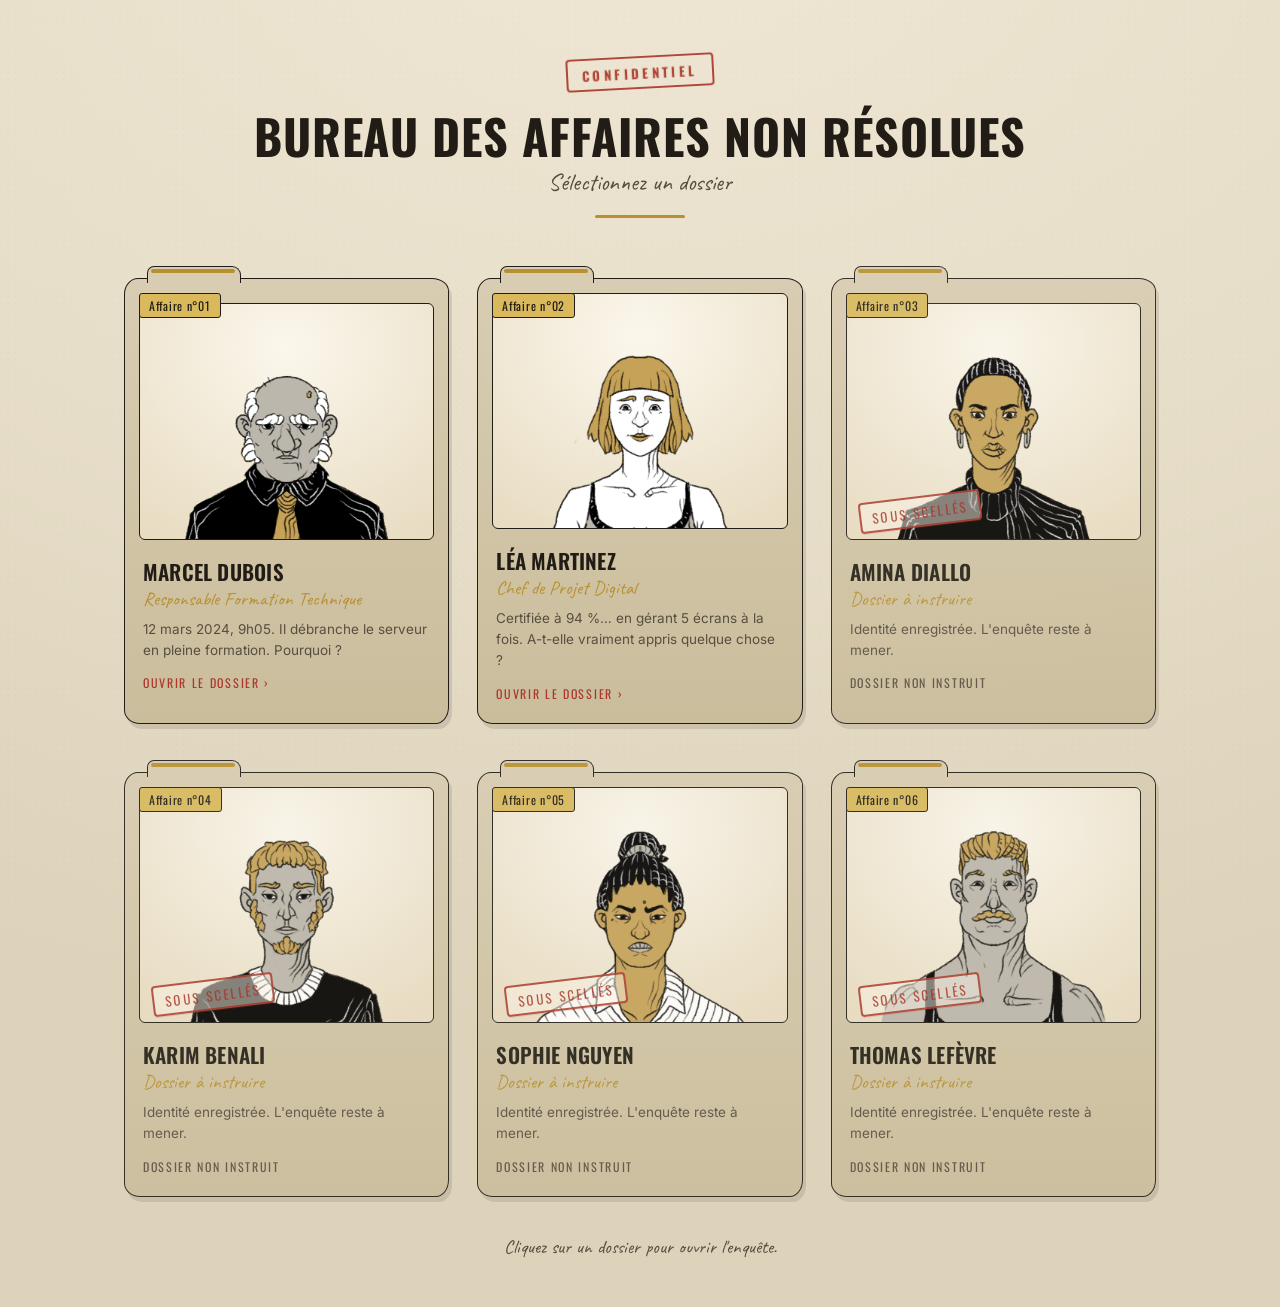
==== commit ec3db883: "Mise à jour Mission Persona (ambiance + routage par affaire) Co-Authored-By: Claude Opus 4.8 <norepl" ====
--- a/missionpersona/index.html
+++ b/missionpersona/index.html
@@ -145,14 +145,62 @@
     </div>
   </section>
 
-  <!-- ÉCRAN DE FIN -->
+  <!-- ÉCRAN DE RÉSOLUTION (final riche) -->
+  <section id="ecran-resolution" class="ecran">
+    <div class="lecture-wrap">
+      <button id="btn-reso-retour" class="btn-retour">‹ Retour aux dossiers</button>
+
+      <div class="carte-enquete">
+        <div class="reso-tete">
+          <span class="tampon tampon-classe">Affaire classée</span>
+          <div class="reso-tete-id">
+            <span id="reso-affaire" class="badge-affaire"></span>
+            <h2 id="reso-nom"></h2>
+          </div>
+        </div>
+
+        <div class="reso-section">
+          <span class="brief-bloc-titre">🔍 Mobile du crime</span>
+          <p id="reso-mobile-resume" class="reso-mobile-resume"></p>
+          <p id="reso-mobile-texte" class="reso-texte"></p>
+        </div>
+
+        <div class="reso-section">
+          <span class="brief-bloc-titre">⚖️ Circonstances atténuantes</span>
+          <ol id="reso-circonstances" class="reso-circ"></ol>
+        </div>
+
+        <div class="reso-section">
+          <span class="brief-bloc-titre">📌 Verdict pédagogique</span>
+          <div id="reso-verdict" class="reso-verdict"></div>
+        </div>
+
+        <div class="reso-section reso-mission">
+          <span class="brief-bloc-titre">🎯 Votre mission est accomplie</span>
+          <p id="reso-mission-intro" class="reso-texte"></p>
+          <p id="reso-mission-soustitre" class="reso-soustitre"></p>
+          <ol id="reso-mission-etapes" class="reso-etapes"></ol>
+        </div>
+
+        <div class="reso-section reso-question">
+          <span class="brief-bloc-titre">💭 Question finale pour votre équipe</span>
+          <p id="reso-question" class="reso-question-txt"></p>
+          <p id="reso-question-note" class="reso-note"></p>
+        </div>
+
+        <button id="btn-recommencer" class="btn btn-principal">Retour aux dossiers</button>
+      </div>
+    </div>
+  </section>
+
+  <!-- ÉCRAN DE FIN (générique, si pas de résolution) -->
   <section id="ecran-fin" class="ecran">
     <div class="lecture-wrap">
       <div class="carte-enquete centre">
         <span class="tampon tampon-classe">Affaire classée</span>
         <h2>Dossier refermé</h2>
         <p class="bureau-soustitre">Vous avez mené l'enquête jusqu'au bout.</p>
-        <button id="btn-recommencer" class="btn btn-secondaire">Retour aux dossiers</button>
+        <button id="btn-fin-retour" class="btn btn-secondaire">Retour aux dossiers</button>
       </div>
     </div>
   </section>
--- a/missionpersona/style.css
+++ b/missionpersona/style.css
@@ -445,14 +445,16 @@
 .lecteur-infos { flex: 1; min-width: 0; }
 /* Forme d'onde */
 .onde {
-  display: flex; align-items: center; gap: 3px;
+  display: flex; align-items: center; gap: 2px;
   height: 44px;
+  width: 100%;
+  overflow: hidden;
   cursor: pointer;
   margin-bottom: 8px;
 }
 .onde span {
-  flex: 1;
-  min-width: 2px;
+  flex: 1 1 0;
+  min-width: 0;
   height: 30%;
   border-radius: 2px;
   background: var(--manila-2);
@@ -618,6 +620,144 @@
 .brief-incident p:last-child { margin-bottom: 0; }
 .brief-mission { font-size: 15px; line-height: 1.7; color: var(--ink); }
 
+/* ============ ÉCRAN DE RÉSOLUTION ============ */
+.reso-tete {
+  display: flex;
+  align-items: center;
+  gap: 16px;
+  flex-wrap: wrap;
+  padding-bottom: 20px;
+  margin-bottom: 8px;
+  border-bottom: 1.5px solid var(--line);
+}
+.reso-tete-id { display: flex; align-items: center; gap: 12px; }
+.reso-tete .tampon-classe { margin-bottom: 0; }
+.reso-tete h2 {
+  font-family: var(--titre);
+  font-weight: 600;
+  text-transform: uppercase;
+  font-size: 24px;
+  color: var(--ink);
+  line-height: 1.1;
+}
+.reso-section { margin-top: 24px; }
+
+.reso-mobile-resume {
+  font-family: var(--titre);
+  font-weight: 500;
+  font-size: 17px;
+  line-height: 1.35;
+  color: var(--ink);
+  background: var(--paper-2);
+  border: 1.5px solid var(--ink);
+  border-left: 5px solid var(--red);
+  border-radius: 8px;
+  padding: 14px 16px;
+  margin-bottom: 14px;
+}
+.reso-texte { font-size: 14.5px; line-height: 1.7; color: var(--ink-soft); }
+
+/* Circonstances atténuantes : liste numérotée */
+.reso-circ { list-style: none; counter-reset: circ; }
+.reso-circ li {
+  counter-increment: circ;
+  position: relative;
+  padding: 0 0 14px 44px;
+}
+.reso-circ li::before {
+  content: counter(circ);
+  position: absolute;
+  left: 0; top: 0;
+  width: 30px; height: 30px;
+  display: flex; align-items: center; justify-content: center;
+  font-family: var(--titre);
+  font-size: 14px;
+  color: var(--ink);
+  background: var(--gold-2);
+  border: 1.5px solid var(--ink);
+  border-radius: 50%;
+}
+.circ-titre {
+  display: block;
+  font-family: var(--titre);
+  text-transform: uppercase;
+  letter-spacing: 0.02em;
+  font-size: 14px;
+  color: var(--ink);
+  margin-bottom: 2px;
+  padding-top: 4px;
+}
+.circ-txt { font-size: 14px; line-height: 1.55; color: var(--ink-soft); }
+
+/* Verdict */
+.reso-verdict {
+  background: var(--ink);
+  border-radius: 10px;
+  padding: 20px 22px;
+}
+.reso-verdict p {
+  font-size: 15px;
+  line-height: 1.55;
+  color: #ece4d2;
+  margin-bottom: 10px;
+}
+.reso-verdict p:last-child { margin-bottom: 0; }
+.reso-verdict p:last-child {
+  color: var(--gold-2);
+  font-weight: 600;
+}
+
+/* Mission accomplie */
+.reso-mission {
+  background: var(--paper-2);
+  border: 1.5px solid var(--ink);
+  border-radius: 10px;
+  padding: 20px 22px;
+}
+.reso-soustitre {
+  font-family: var(--titre);
+  text-transform: uppercase;
+  letter-spacing: 0.04em;
+  font-size: 13px;
+  color: var(--ink);
+  margin: 12px 0 10px;
+}
+.reso-etapes { list-style: none; counter-reset: etape; }
+.reso-etapes li {
+  counter-increment: etape;
+  position: relative;
+  padding: 6px 0 6px 30px;
+  font-size: 14.5px;
+  line-height: 1.5;
+  color: var(--ink-soft);
+}
+.reso-etapes li::before {
+  content: counter(etape) ".";
+  position: absolute; left: 0; top: 6px;
+  font-family: var(--titre);
+  font-weight: 600;
+  color: var(--red);
+}
+
+/* Question équipe */
+.reso-question {
+  border: 1.5px dashed var(--ink);
+  border-radius: 10px;
+  padding: 20px 22px;
+  background: rgba(184,144,47,0.07);
+}
+.reso-question-txt {
+  font-family: var(--titre);
+  font-weight: 500;
+  font-size: 19px;
+  line-height: 1.35;
+  color: var(--ink);
+  margin-bottom: 12px;
+}
+.reso-note { font-family: var(--hand); font-size: 19px; color: var(--ink-soft); }
+
+#ecran-resolution .btn-principal { margin-top: 26px; }
+
 /* ============ BOUTONS ============ */
 .btn {
   font-family: var(--titre);
@@ -649,6 +789,12 @@
 @media (max-width: 860px) { .grille-dossiers { grid-template-columns: repeat(2, 1fr); } }
 @media (max-width: 540px) {
   .grille-dossiers { grid-template-columns: 1fr; }
-  .carte-enquete { padding: 24px; }
-  .enquete-entete { flex-wrap: wrap; }
-}
+  .carte-enquete { padding: 22px 18px; }
+  .lecteur { gap: 12px; padding: 14px; }
+  .btn-play { width: 50px; height: 50px; font-size: 16px; }
+  .onde { gap: 1px; height: 38px; }
+  .slate { padding: 10px 13px; }
+  .scene-rec { font-size: 10px; letter-spacing: 0.08em; }
+  .idm-cell .idm-lib { font-size: 9px; }
+  .idm-cell .idm-ico { width: 30px; height: 30px; font-size: 15px; }
+}
